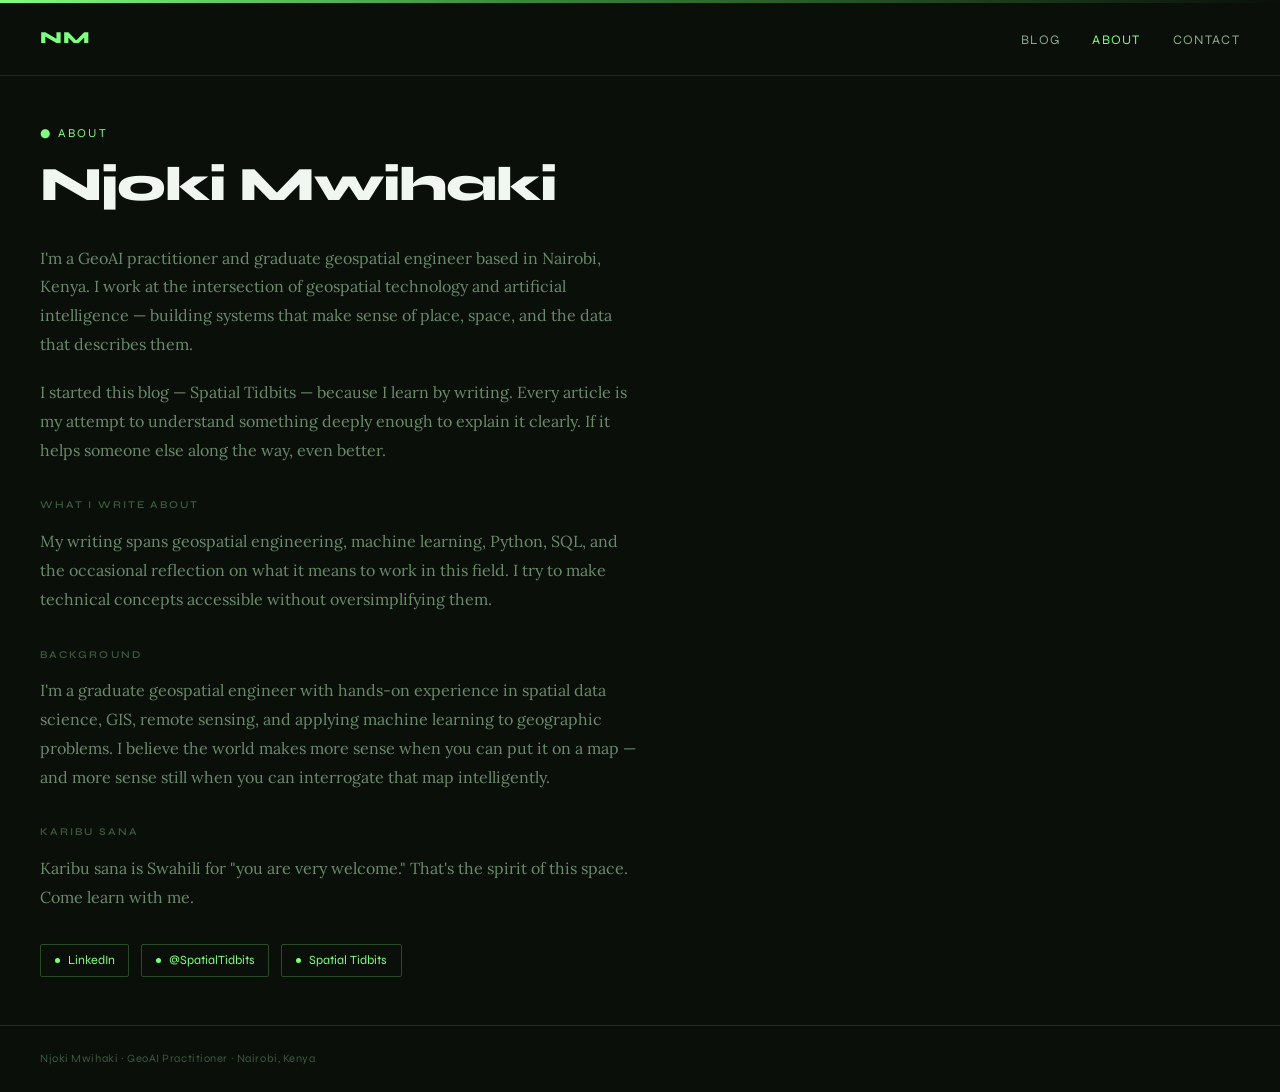
==== about.html @ 9c2f1b6a "Initial state" ====
<!DOCTYPE html>
<html lang="en">
<head>
  <meta charset="UTF-8" />
  <meta name="viewport" content="width=device-width, initial-scale=1.0" />
  <title>About — Njoki Mwihaki</title>
  <meta name="description" content="GeoAI practitioner, geospatial engineer, writer. Based in Nairobi, Kenya." />
  <link rel="stylesheet" href="assets/css/style.css" />
  <link rel="preconnect" href="https://fonts.googleapis.com" />
  <link rel="preconnect" href="https://fonts.gstatic.com" crossorigin />
  <link href="https://fonts.googleapis.com/css2?family=Syne:wght@400;600;700;800&family=Lora:ital,wght@0,400;0,600;1,400&display=swap" rel="stylesheet" />
</head>
<body>

  <div class="map-accent"></div>

  <nav>
    <span class="nav-logo">NM</span>
    <ul class="nav-links">
      <li><a href="index.html">Blog</a></li>
      <li><a href="about.html" class="active">About</a></li>
      <li><a href="contact.html">Contact</a></li>
    </ul>
    <button class="nav-toggle" aria-label="Toggle menu">☰</button>
  </nav>

  <div class="content content--single">
    <main class="main-col main-col--prose">

      <div class="page-header">
        <div class="hero-eyebrow">● About</div>
        <h1 class="page-title">Njoki Mwihaki</h1>
      </div>

      <article class="prose">
        <p>I'm a GeoAI practitioner and graduate geospatial engineer based in Nairobi, Kenya. I work at the intersection of geospatial technology and artificial intelligence — building systems that make sense of place, space, and the data that describes them.</p>

        <p>I started this blog — Spatial Tidbits — because I learn by writing. Every article is my attempt to understand something deeply enough to explain it clearly. If it helps someone else along the way, even better.</p>

        <h2>What I write about</h2>
        <p>My writing spans geospatial engineering, machine learning, Python, SQL, and the occasional reflection on what it means to work in this field. I try to make technical concepts accessible without oversimplifying them.</p>

        <h2>Background</h2>
        <p>I'm a graduate geospatial engineer with hands-on experience in spatial data science, GIS, remote sensing, and applying machine learning to geographic problems. I believe the world makes more sense when you can put it on a map — and more sense still when you can interrogate that map intelligently.</p>

        <h2>Karibu sana</h2>
        <p>Karibu sana is Swahili for "you are very welcome." That's the spirit of this space. Come learn with me.</p>
      </article>

      <div class="about-links">
        <a class="pinned-tag" href="https://www.linkedin.com/in/njoki-maureen/" target="_blank" rel="noopener"><span class="dot"></span>LinkedIn</a>
        <a class="pinned-tag" href="https://x.com/SpatialTidbits" target="_blank" rel="noopener"><span class="dot"></span>@SpatialTidbits</a>
        <a class="pinned-tag" href="https://tidbitsgeospatial.wordpress.com/" target="_blank" rel="noopener"><span class="dot"></span>Spatial Tidbits</a>
      </div>

    </main>
  </div>

  <footer>
    <span class="footer-text">Njoki Mwihaki · GeoAI Practitioner · Nairobi, Kenya</span>
  </footer>

  <script src="assets/js/main.js"></script>
</body>
</html>
---- assets/css/style.css ----
/* ── Reset & base ── */
*, *::before, *::after { box-sizing: border-box; margin: 0; padding: 0; }

:root {
  --bg: #0a0f0a;
  --bg2: #0f160f;
  --border: #1e2e1e;
  --border2: #111a11;
  --text: #e8f0e8;
  --text2: #c8d8c8;
  --text3: #8aab8a;
  --text4: #6a8a6a;
  --text5: #4a7a4a;
  --text6: #3a5a3a;
  --text7: #2a4a2a;
  --green: #7fff7f;
  --font-sans: 'Syne', system-ui, sans-serif;
  --font-serif: 'Lora', Georgia, serif;
}

html { font-size: 16px; scroll-behavior: smooth; }

body {
  font-family: var(--font-sans);
  background: var(--bg);
  color: var(--text);
  min-height: 100vh;
  line-height: 1.6;
}

a { color: inherit; text-decoration: none; }

/* ── Top accent bar ── */
.map-accent {
  width: 100%;
  height: 3px;
  background: linear-gradient(90deg, var(--green) 0%, #3a8a3a 40%, transparent 100%);
}

/* ── Nav ── */
nav {
  display: flex;
  align-items: center;
  justify-content: space-between;
  padding: 1.4rem 2.5rem;
  border-bottom: 1px solid var(--border);
  position: sticky;
  top: 0;
  background: var(--bg);
  z-index: 100;
}

.nav-logo {
  font-size: 1.05rem;
  font-weight: 800;
  letter-spacing: 0.08em;
  color: var(--green);
  text-transform: uppercase;
}

.nav-links {
  display: flex;
  gap: 2rem;
  list-style: none;
}

.nav-links a {
  color: var(--text3);
  font-size: 0.82rem;
  letter-spacing: 0.1em;
  text-transform: uppercase;
  transition: color 0.2s;
}

.nav-links a:hover,
.nav-links a.active { color: var(--green); }

.nav-toggle {
  display: none;
  background: none;
  border: none;
  color: var(--text3);
  font-size: 1.3rem;
  cursor: pointer;
}

/* ── Hero ── */
.hero {
  padding: 4rem 2.5rem 3rem;
  border-bottom: 1px solid var(--border);
  display: grid;
  grid-template-columns: 1fr auto;
  align-items: end;
  gap: 2rem;
}

.hero-eyebrow {
  font-size: 0.75rem;
  letter-spacing: 0.2em;
  text-transform: uppercase;
  color: var(--green);
  margin-bottom: 1rem;
}

.hero-name {
  font-size: clamp(2.5rem, 5vw, 4rem);
  font-weight: 800;
  line-height: 1;
  color: #f0f7f0;
  letter-spacing: -0.02em;
  margin-bottom: 0.8rem;
}

.hero-tagline {
  font-family: var(--font-serif);
  font-style: italic;
  font-size: 1.1rem;
  color: var(--text3);
  max-width: 480px;
  line-height: 1.6;
}

.hero-coords {
  text-align: right;
  font-size: 0.7rem;
  color: var(--text7);
  letter-spacing: 0.12em;
  line-height: 2;
  font-variant-numeric: tabular-nums;
}

.coord-divider { color: var(--text7); }

/* ── Pinned strip ── */
.pinned-strip {
  padding: 1.5rem 2.5rem;
  border-bottom: 1px solid var(--border);
  display: flex;
  align-items: center;
  gap: 1rem;
  overflow-x: auto;
  scrollbar-width: none;
}

.pinned-strip::-webkit-scrollbar { display: none; }

.pinned-label {
  font-size: 0.65rem;
  letter-spacing: 0.2em;
  text-transform: uppercase;
  color: var(--text6);
  white-space: nowrap;
  flex-shrink: 0;
}

.pinned-tag {
  display: inline-flex;
  align-items: center;
  gap: 0.5rem;
  padding: 0.35rem 0.85rem;
  border: 1px solid var(--text7);
  border-radius: 2px;
  font-size: 0.78rem;
  color: var(--green);
  white-space: nowrap;
  cursor: pointer;
  transition: background 0.2s;
  text-decoration: none;
}

.pinned-tag:hover { background: #1a2a1a; }

.dot {
  width: 5px;
  height: 5px;
  border-radius: 50%;
  background: var(--green);
  display: inline-block;
  flex-shrink: 0;
}

/* ── Content layout ── */
.content {
  display: grid;
  grid-template-columns: 1fr 260px;
}

.content--single {
  grid-template-columns: 1fr;
}

.main-col {
  border-right: 1px solid var(--border);
}

.main-col--prose {
  border-right: none;
  max-width: 680px;
  padding: 3rem 2.5rem;
}

/* ── Sections ── */
.section { border-bottom: 1px solid var(--border); }

.section-header {
  display: flex;
  align-items: center;
  gap: 1rem;
  padding: 1.5rem 2.5rem 1rem;
}

.section-title {
  font-size: 0.65rem;
  letter-spacing: 0.2em;
  text-transform: uppercase;
  color: var(--text6);
  white-space: nowrap;
}

.section-line {
  flex: 1;
  height: 1px;
  background: var(--border);
}

/* ── Post list ── */
.post-list {
  padding: 0 2.5rem 1.5rem;
}

.post-item {
  display: grid;
  grid-template-columns: 1fr auto;
  align-items: center;
  padding: 0.85rem 0;
  border-bottom: 1px solid var(--border2);
  gap: 1rem;
  cursor: pointer;
  transition: all 0.15s;
  text-decoration: none;
}

.post-item:last-child { border-bottom: none; }
.post-item:hover .post-title { color: var(--green); }

.post-meta-row {
  display: flex;
  align-items: center;
  gap: 0.6rem;
  margin-bottom: 0.2rem;
}

.post-cat {
  font-size: 0.6rem;
  letter-spacing: 0.15em;
  text-transform: uppercase;
  color: var(--text5);
}

.post-title {
  font-size: 0.95rem;
  font-weight: 600;
  color: var(--text2);
  line-height: 1.3;
  transition: color 0.15s;
}

.post-date {
  font-size: 0.72rem;
  color: var(--text6);
  white-space: nowrap;
  font-variant-numeric: tabular-nums;
}

/* ── Sidebar ── */
.sidebar {
  padding: 2rem 1.5rem;
  display: flex;
  flex-direction: column;
  gap: 2rem;
}

.sidebar-block {}

.sidebar-section-title {
  font-size: 0.6rem;
  letter-spacing: 0.2em;
  text-transform: uppercase;
  color: var(--text6);
  margin-bottom: 0.8rem;
}

.about-text {
  font-family: var(--font-serif);
  font-size: 0.85rem;
  color: var(--text4);
  line-height: 1.7;
  margin-bottom: 0.75rem;
}

.sidebar-link {
  font-size: 0.78rem;
  color: var(--green);
  text-decoration: none;
  transition: opacity 0.2s;
}

.sidebar-link:hover { opacity: 0.7; }

.cat-list {
  display: flex;
  flex-direction: column;
  gap: 0;
}

.cat-item {
  display: flex;
  justify-content: space-between;
  align-items: center;
  font-size: 0.8rem;
  color: var(--text4);
  padding: 0.35rem 0;
  border-bottom: 1px solid var(--border2);
  cursor: pointer;
  transition: color 0.15s;
  text-decoration: none;
}

.cat-item:hover { color: var(--green); }
.cat-count { font-size: 0.65rem; color: var(--text6); }

.social-links {
  display: flex;
  flex-direction: column;
  gap: 0.6rem;
}

.social-link {
  display: flex;
  align-items: center;
  gap: 0.6rem;
  font-size: 0.78rem;
  color: var(--text5);
  text-decoration: none;
  transition: color 0.15s;
}

.social-link:hover { color: var(--green); }

.social-icon {
  width: 16px;
  height: 16px;
  flex-shrink: 0;
}

/* ── Footer ── */
footer {
  padding: 1.5rem 2.5rem;
  border-top: 1px solid var(--border);
  display: flex;
  justify-content: space-between;
  align-items: center;
}

.footer-text {
  font-size: 0.7rem;
  color: var(--text6);
  letter-spacing: 0.05em;
}

.coord-badge {
  font-size: 0.7rem;
  color: var(--text7);
  letter-spacing: 0.1em;
}

/* ── Page header (about / contact) ── */
.page-header {
  margin-bottom: 2rem;
}

.page-title {
  font-size: clamp(2rem, 4vw, 3rem);
  font-weight: 800;
  letter-spacing: -0.02em;
  color: #f0f7f0;
  line-height: 1.1;
  margin-top: 0.5rem;
}

/* ── Prose (about page) ── */
.prose {
  font-family: var(--font-serif);
  font-size: 1rem;
  color: var(--text4);
  line-height: 1.8;
  margin-bottom: 2rem;
}

.prose p { margin-bottom: 1.2rem; }

.prose h2 {
  font-family: var(--font-sans);
  font-size: 0.65rem;
  letter-spacing: 0.2em;
  text-transform: uppercase;
  color: var(--text6);
  margin: 2rem 0 0.75rem;
  font-weight: 600;
}

.about-links {
  display: flex;
  flex-wrap: wrap;
  gap: 0.75rem;
  margin-top: 1rem;
}

/* ── Contact page ── */
.contact-grid {
  display: grid;
  grid-template-columns: 1fr 1fr;
  gap: 1rem;
  margin-top: 2rem;
}

.contact-card {
  display: flex;
  align-items: center;
  gap: 1rem;
  padding: 1.25rem;
  border: 1px solid var(--border);
  border-radius: 4px;
  text-decoration: none;
  transition: border-color 0.2s, background 0.2s;
}

.contact-card:hover {
  border-color: var(--text6);
  background: #0f160f;
}

.contact-icon {
  width: 24px;
  height: 24px;
  color: var(--green);
  flex-shrink: 0;
}

.contact-label {
  font-size: 0.65rem;
  letter-spacing: 0.15em;
  text-transform: uppercase;
  color: var(--text6);
  margin-bottom: 0.2rem;
}

.contact-handle {
  font-size: 0.9rem;
  font-weight: 600;
  color: var(--text2);
}

/* ── Mobile ── */
@media (max-width: 700px) {
  nav { padding: 1rem 1.25rem; }
  .nav-links { display: none; flex-direction: column; gap: 1rem; }
  .nav-links.open { display: flex; position: absolute; top: 56px; left: 0; right: 0; background: var(--bg); padding: 1.25rem; border-bottom: 1px solid var(--border); z-index: 99; }
  .nav-toggle { display: block; }

  .hero { grid-template-columns: 1fr; padding: 2.5rem 1.25rem 2rem; }
  .hero-coords { display: none; }

  .pinned-strip { padding: 1rem 1.25rem; }

  .content { grid-template-columns: 1fr; }
  .main-col { border-right: none; }
  .section-header { padding: 1.2rem 1.25rem 0.75rem; }
  .post-list { padding: 0 1.25rem 1.25rem; }

  .sidebar { padding: 1.5rem 1.25rem; border-top: 1px solid var(--border); }

  .main-col--prose { padding: 2rem 1.25rem; }

  .contact-grid { grid-template-columns: 1fr; }

  footer { padding: 1.25rem; flex-direction: column; gap: 0.5rem; text-align: center; }
}
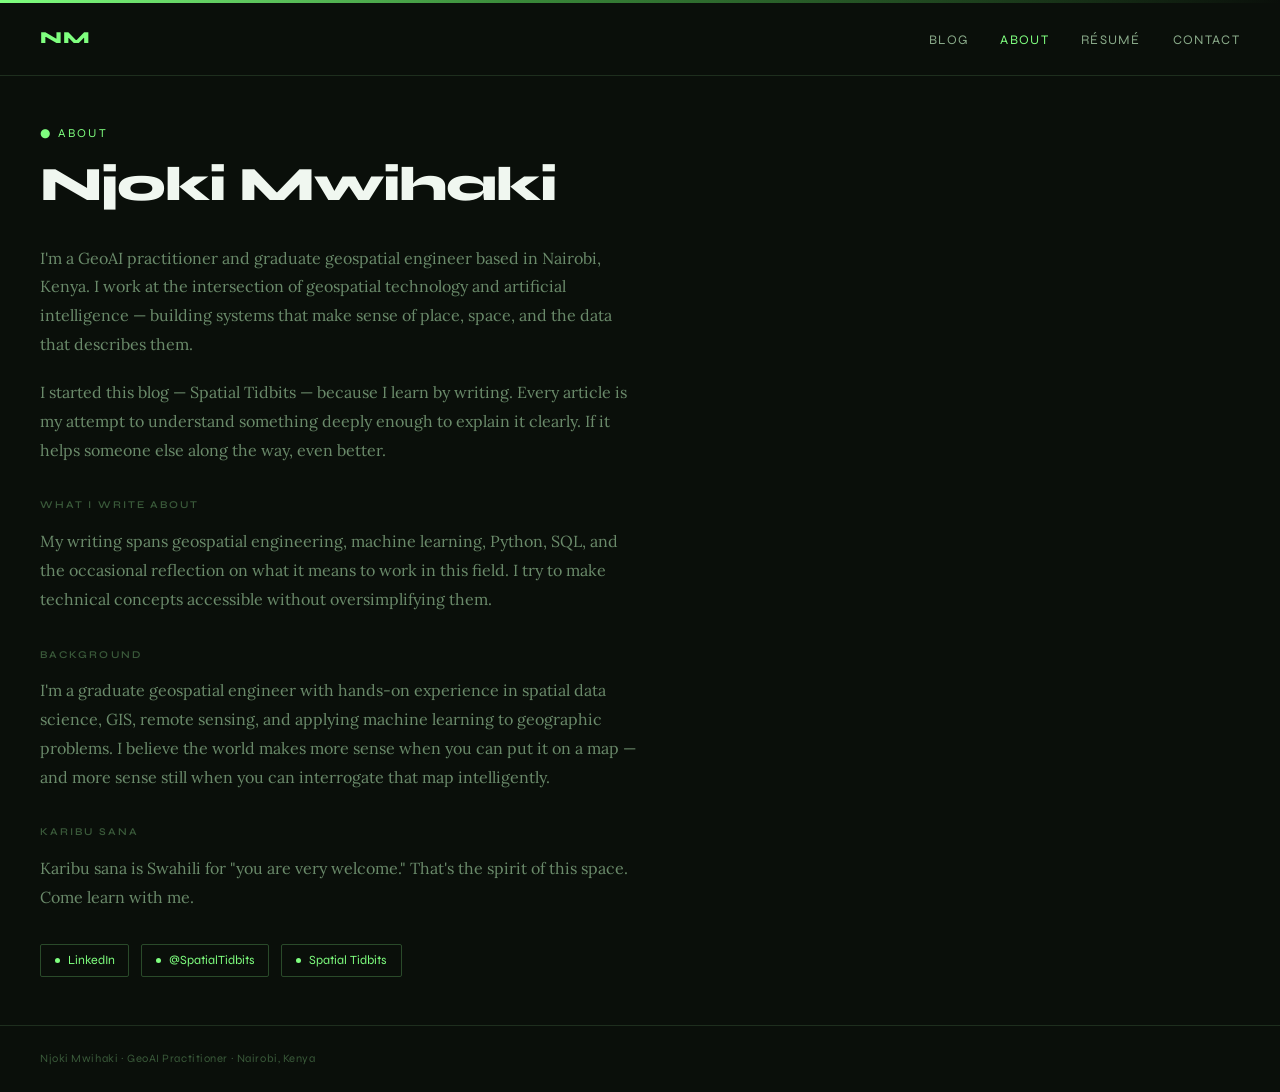
==== commit 07f7d5dc: "Add a resume page covering software, data, AI and geospatial work Tailored to the Spowdi NOVA redeve" ====
--- a/about.html
+++ b/about.html
@@ -19,6 +19,7 @@
     <ul class="nav-links">
       <li><a href="index.html">Blog</a></li>
       <li><a href="about.html" class="active">About</a></li>
+      <li><a href="resume.html">Résumé</a></li>
       <li><a href="contact.html">Contact</a></li>
     </ul>
     <button class="nav-toggle" aria-label="Toggle menu">☰</button>
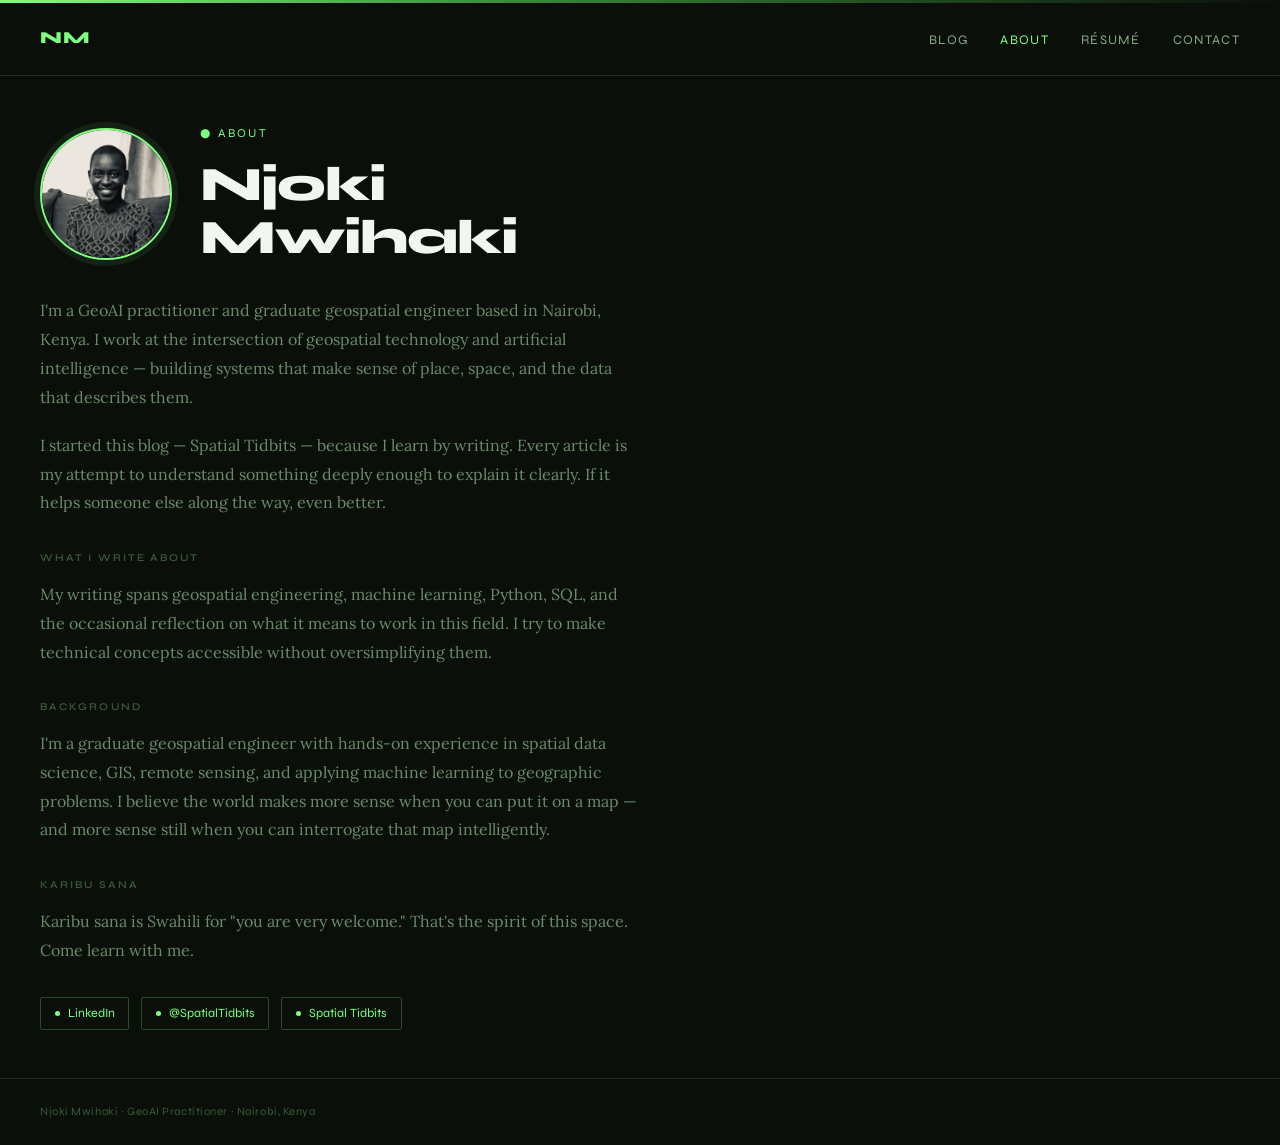
==== commit 8e5af4b9: "Add the headshot to the About page Reuses the resume's circular green-ringed portrait treatment so t" ====
--- a/about.html
+++ b/about.html
@@ -29,8 +29,14 @@
     <main class="main-col main-col--prose">
 
       <div class="page-header">
-        <div class="hero-eyebrow">● About</div>
-        <h1 class="page-title">Njoki Mwihaki</h1>
+        <div class="about-head">
+          <img class="about-photo" src="assets/img/njoki-headshot.jpg" width="600" height="600"
+               alt="Njoki Mwihaki — headshot portrait" />
+          <div class="about-head-text">
+            <div class="hero-eyebrow">● About</div>
+            <h1 class="page-title">Njoki Mwihaki</h1>
+          </div>
+        </div>
       </div>
 
       <article class="prose">
--- a/assets/css/style.css
+++ b/assets/css/style.css
@@ -388,6 +388,26 @@
   margin-top: 0.5rem;
 }
 
+/* ── About header: portrait + title ── */
+.about-head {
+  display: grid;
+  grid-template-columns: 132px 1fr;
+  gap: 1.75rem;
+  align-items: center;
+}
+
+.about-photo {
+  width: 132px;
+  height: 132px;
+  border-radius: 50%;
+  object-fit: cover;
+  /* face sits in the upper third of the source frame — bias the crop up */
+  object-position: 50% 18%;
+  display: block;
+  border: 2px solid var(--green);
+  box-shadow: 0 0 0 6px rgba(127, 255, 127, 0.08);
+}
+
 /* ── Prose (about page) ── */
 .prose {
   font-family: var(--font-serif);
@@ -482,6 +502,9 @@
 
   .main-col--prose { padding: 2rem 1.25rem; }
 
+  .about-head { grid-template-columns: 1fr; gap: 1.25rem; }
+  .about-photo { width: 104px; height: 104px; box-shadow: 0 0 0 5px rgba(127, 255, 127, 0.08); }
+
   .contact-grid { grid-template-columns: 1fr; }
 
   footer { padding: 1.25rem; flex-direction: column; gap: 0.5rem; text-align: center; }
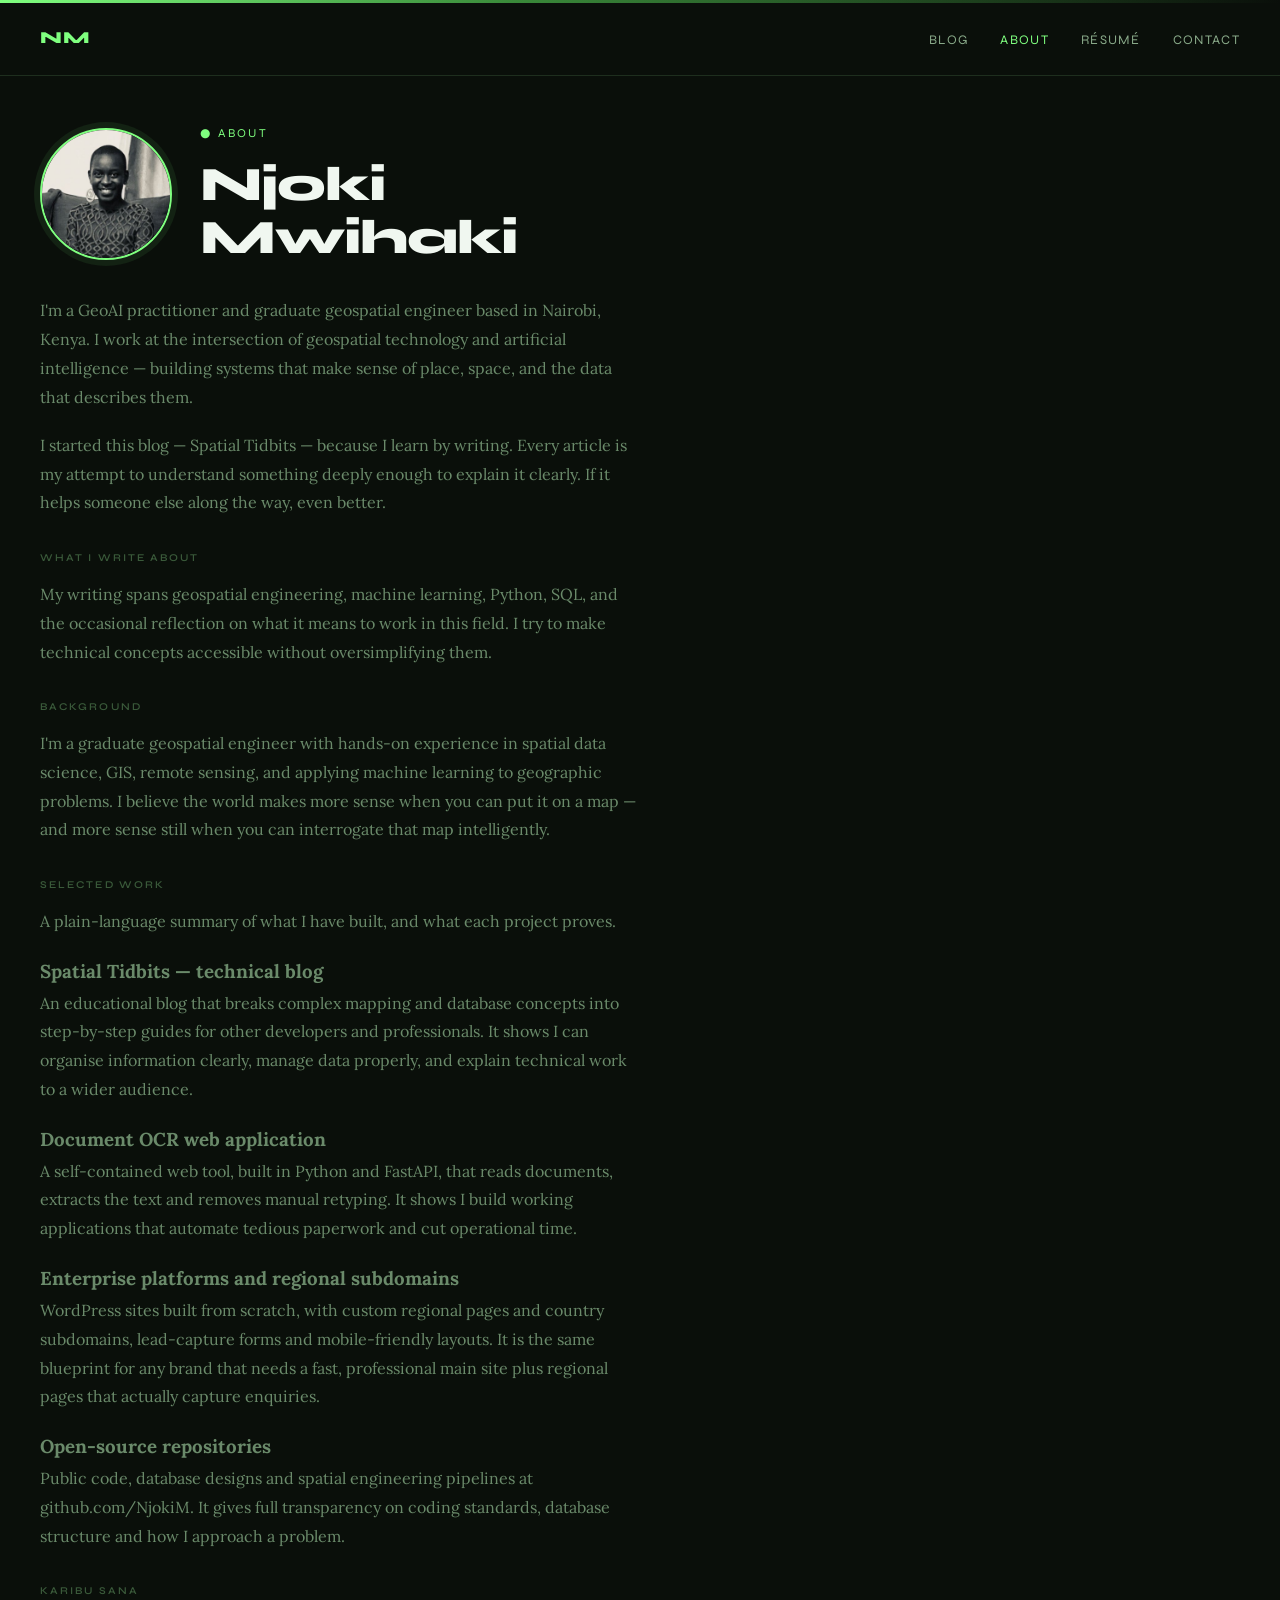
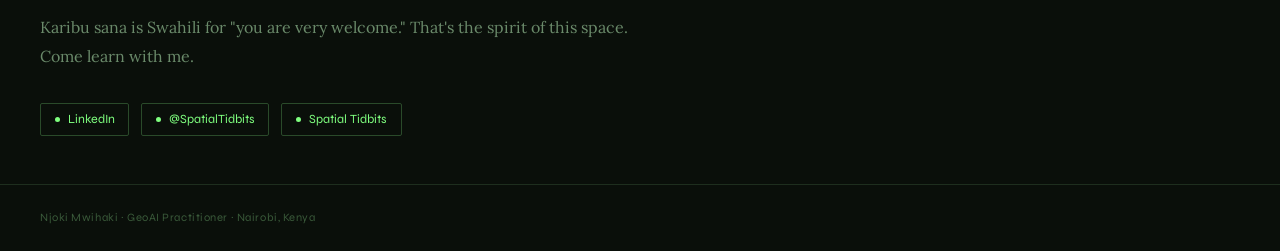
==== commit e3ce0638: "Generalise the portfolio copy and add a past-work summary The resume no longer frames itself around " ====
--- a/about.html
+++ b/about.html
@@ -50,6 +50,21 @@
         <h2>Background</h2>
         <p>I'm a graduate geospatial engineer with hands-on experience in spatial data science, GIS, remote sensing, and applying machine learning to geographic problems. I believe the world makes more sense when you can put it on a map — and more sense still when you can interrogate that map intelligently.</p>
 
+        <h2>Selected work</h2>
+        <p>A plain-language summary of what I have built, and what each project proves.</p>
+
+        <h3>Spatial Tidbits &mdash; technical blog</h3>
+        <p>An educational blog that breaks complex mapping and database concepts into step-by-step guides for other developers and professionals. It shows I can organise information clearly, manage data properly, and explain technical work to a wider audience.</p>
+
+        <h3>Document OCR web application</h3>
+        <p>A self-contained web tool, built in Python and FastAPI, that reads documents, extracts the text and removes manual retyping. It shows I build working applications that automate tedious paperwork and cut operational time.</p>
+
+        <h3>Enterprise platforms and regional subdomains</h3>
+        <p>WordPress sites built from scratch, with custom regional pages and country subdomains, lead-capture forms and mobile-friendly layouts. It is the same blueprint for any brand that needs a fast, professional main site plus regional pages that actually capture enquiries.</p>
+
+        <h3>Open-source repositories</h3>
+        <p>Public code, database designs and spatial engineering pipelines at <a href="https://github.com/NjokiM" target="_blank" rel="noopener">github.com/NjokiM</a>. It gives full transparency on coding standards, database structure and how I approach a problem.</p>
+
         <h2>Karibu sana</h2>
         <p>Karibu sana is Swahili for "you are very welcome." That's the spirit of this space. Come learn with me.</p>
       </article>
